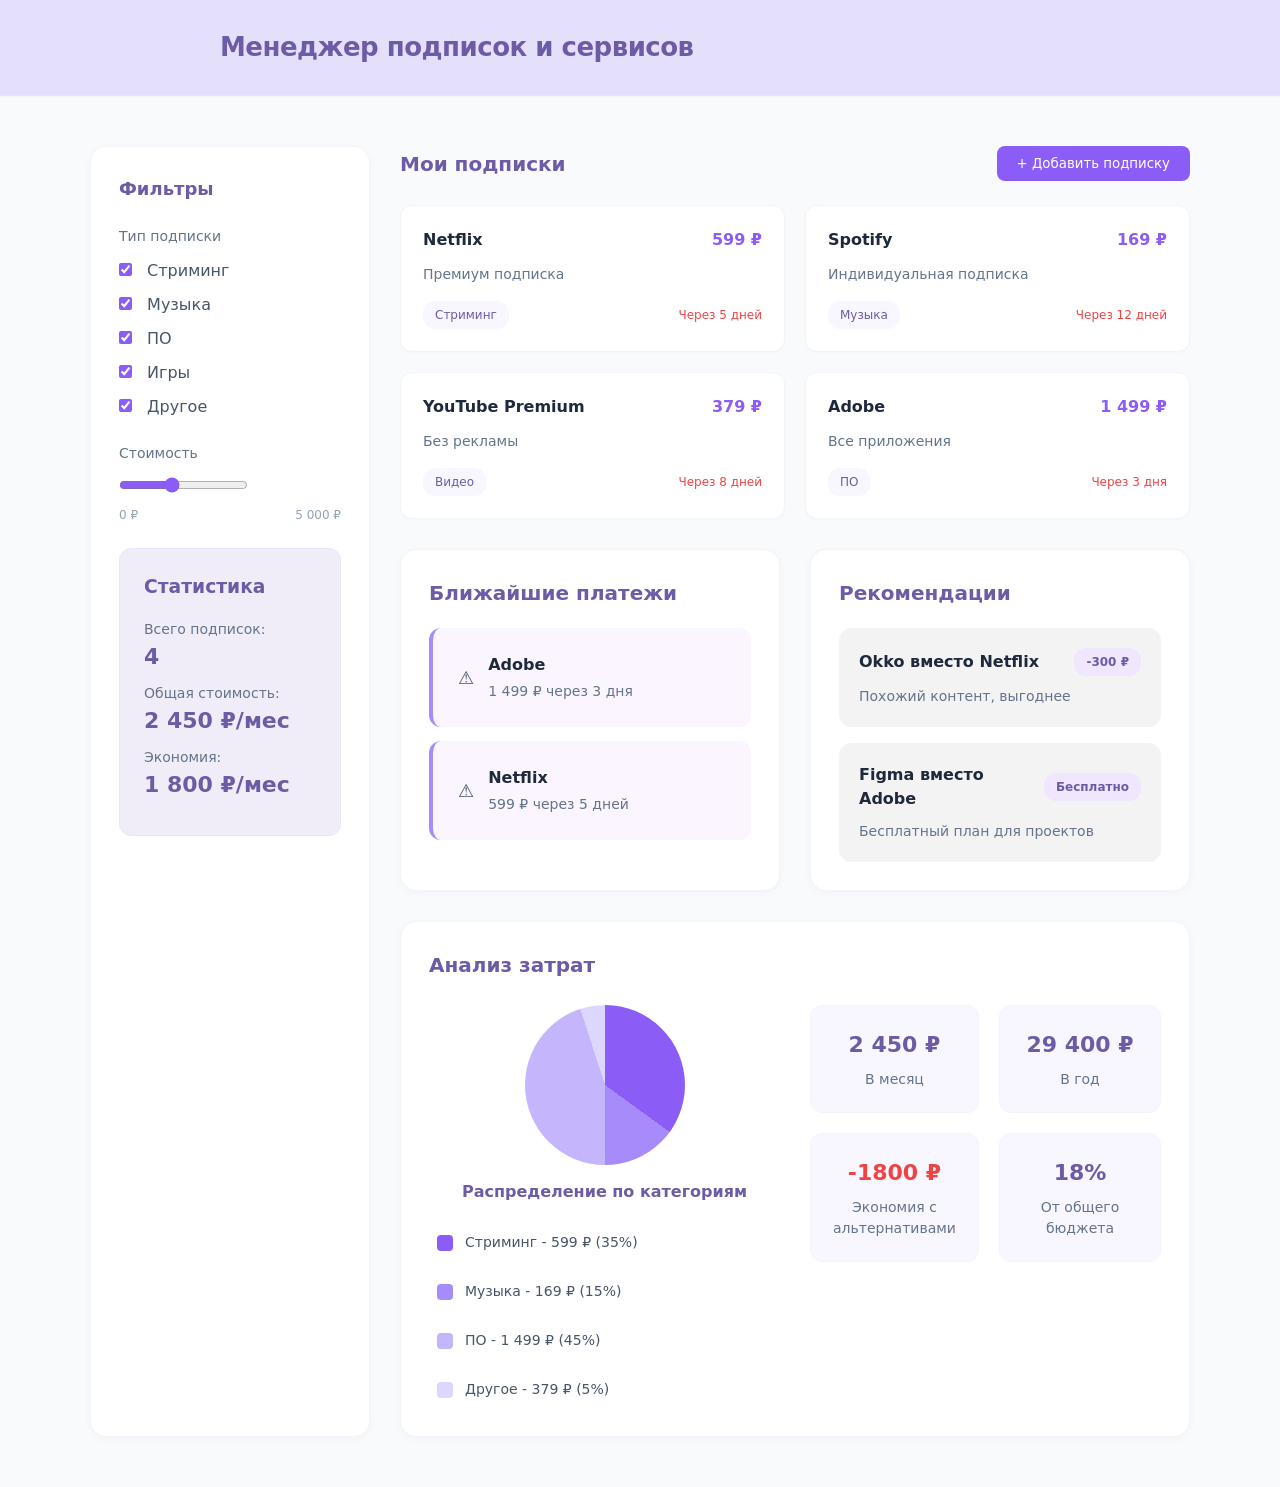
==== markup/index.html @ 286518dc "сайт без функционала" ====
<!DOCTYPE html>
<html lang="ru">
<head>
    <meta charset="UTF-8">
    <meta name="viewport" content="width=device-width, initial-scale=1.0">
    <title>Абушахманова Айгуль</title>
    <link rel="stylesheet" href="style.css">
</head>

<body>
    <header>
        <h1>Менеджер подписок и сервисов</h1>
    </header>

    <main>
        <div class="sidebar">
            <div class="filters">
                <h2>Фильтры</h2>
                
                <div class="filter-group">
                    <h3>Тип подписки</h3>
                    <label><input type="checkbox" checked> Стриминг</label>
                    <label><input type="checkbox" checked> Музыка</label>
                    <label><input type="checkbox" checked> ПО</label>
                    <label><input type="checkbox" checked> Игры</label>
                    <label><input type="checkbox" checked> Другое</label>
                </div>
                
                <div class="filter-group">
                    <h3>Стоимость</h3>
                    <input type="range" min="0" max="5000" value="2000">
                    <div class="range-values">
                        <div class="min-value">0 ₽</div>
                        <div class="max-value">5 000 ₽</div>
                    </div>
                </div>
            </div>
            
            <div class="stats">
                <h3>Статистика</h3>
                <div class="stat-item">
                    <div class="stat-label">Всего подписок:</div>
                    <div class="stat-value">4</div>
                </div>
                <div class="stat-item">
                    <div class="stat-label">Общая стоимость:</div>
                    <div class="stat-value">2 450 ₽/мес</div>
                </div>
                <div class="stat-item">
                    <div class="stat-label">Экономия:</div>
                    <div class="stat-value">1 800 ₽/мес</div>
                </div>
            </div>
        </div>

        <div class="main-content">
            <div class="subscriptions-section">
                <div class="section-header">
                    <h2>Мои подписки</h2>
                    <button class="add-btn">+ Добавить подписку</button>
                </div>
                
                <div class="subscriptions-list">
                    <div class="subscription-item">
                        <div class="sub-header">
                            <div class="sub-name">Netflix</div>
                            <div class="sub-price">599 ₽</div>
                        </div>
                        <div class="sub-details">Премиум подписка</div>
                        <div class="sub-footer">
                            <div class="sub-type">Стриминг</div>
                            <div class="sub-due">Через 5 дней</div>
                        </div>
                    </div>

                    <div class="subscription-item">
                        <div class="sub-header">
                            <div class="sub-name">Spotify</div>
                            <div class="sub-price">169 ₽</div>
                        </div>
                        <div class="sub-details">Индивидуальная подписка</div>
                        <div class="sub-footer">
                            <div class="sub-type">Музыка</div>
                            <div class="sub-due">Через 12 дней</div>
                        </div>
                    </div>

                    <div class="subscription-item">
                        <div class="sub-header">
                            <div class="sub-name">YouTube Premium</div>
                            <div class="sub-price">379 ₽</div>
                        </div>
                        <div class="sub-details">Без рекламы</div>
                        <div class="sub-footer">
                            <div class="sub-type">Видео</div>
                            <div class="sub-due">Через 8 дней</div>
                        </div>
                    </div>

                    <div class="subscription-item">
                        <div class="sub-header">
                            <div class="sub-name">Adobe</div>
                            <div class="sub-price">1 499 ₽</div>
                        </div>
                        <div class="sub-details">Все приложения</div>
                        <div class="sub-footer">
                            <div class="sub-type">ПО</div>
                            <div class="sub-due">Через 3 дня</div>
                        </div>
                    </div>
                </div>
            </div>

            <div class="horizontal-blocks">
                <div class="notifications-section">
                    <h2>Ближайшие платежи</h2>
                    
                    <div class="notifications-list">
                        <div class="notification-item">
                            <div class="notif-icon">⚠️</div>
                            <div class="notif-content">
                                <div class="notif-title">Adobe</div>
                                <div class="notif-text">1 499 ₽ через 3 дня</div>
                            </div>
                        </div>

                        <div class="notification-item">
                            <div class="notif-icon">⚠️</div>
                            <div class="notif-content">
                                <div class="notif-title">Netflix</div>
                                <div class="notif-text">599 ₽ через 5 дней</div>
                            </div>
                        </div>
                    </div>
                </div>

                <div class="recommendations-section">
                    <h2>Рекомендации</h2>
                    
                    <div class="recommendations-list">
                        <div class="recommendation-item">
                            <div class="rec-header">
                                <div class="rec-name">Okko вместо Netflix</div>
                                <div class="rec-savings">-300 ₽</div>
                            </div>
                            <div class="rec-details">Похожий контент, выгоднее</div>
                        </div>

                        <div class="recommendation-item">
                            <div class="rec-header">
                                <div class="rec-name">Figma вместо Adobe</div>
                                <div class="rec-savings">Бесплатно</div>
                            </div>
                            <div class="rec-details">Бесплатный план для проектов</div>
                        </div>
                    </div>
                </div>
            </div>

            <div class="analytics-section">
                <h2>Анализ затрат</h2>
                
                <div class="analytics-content">
                    <div class="chart-container">
                        <div class="pie-chart">
                            <div class="chart-visual">
                                <div class="pie-slice streaming" style="--percentage: 35;"></div>
                                <div class="pie-slice music" style="--percentage: 15;"></div>
                                <div class="pie-slice software" style="--percentage: 45;"></div>
                                <div class="pie-slice other" style="--percentage: 5;"></div>
                                <div class="chart-center"></div>
                            </div>
                            <div class="chart-title">Распределение по категориям</div>
                        </div>
                        
                        <div class="chart-legend">
                            <div class="legend-item">
                                <div class="legend-color streaming"></div>
                                <div class="legend-text">Стриминг - 599 ₽ (35%)</div>
                            </div>
                            <div class="legend-item">
                                <div class="legend-color music"></div>
                                <div class="legend-text">Музыка - 169 ₽ (15%)</div>
                            </div>
                            <div class="legend-item">
                                <div class="legend-color software"></div>
                                <div class="legend-text">ПО - 1 499 ₽ (45%)</div>
                            </div>
                            <div class="legend-item">
                                <div class="legend-color other"></div>
                                <div class="legend-text">Другое - 379 ₽ (5%)</div>
                            </div>
                        </div>
                    </div>

                    <div class="analytics-stats">
                        <div class="analytics-stat-item">
                            <div class="stat-value">2 450 ₽</div>
                            <div class="stat-label">В месяц</div>
                        </div>
                        <div class="analytics-stat-item">
                            <div class="stat-value">29 400 ₽</div>
                            <div class="stat-label">В год</div>
                        </div>
                        <div class="analytics-stat-item">
                            <div class="stat-value highlight">-1800 ₽</div>
                            <div class="stat-label">Экономия с альтернативами</div>
                        </div>
                        <div class="analytics-stat-item">
                            <div class="stat-value">18%</div>
                            <div class="stat-label">От общего бюджета</div>
                        </div>
                    </div>
                </div>
            </div>
        </div>
    </main>
</body>
</html>
---- markup/style.css ----
* {
    margin: 0;
    padding: 0;
    box-sizing: border-box;
    font-family: 'Segoe UI', system-ui, sans-serif;
}

body {
    background: #f8fafc;
    color: #475569;
    line-height: 1.5;
}

header {
    background: #e4e0fc;
    padding: 28px 220px;
    text-align: left;
    border-bottom: 1px solid #e2e8f0;
    box-shadow: 0 1px 3px rgba(0,0,0,0.04);
}

header h1 {
    font-size: 26px;
    color: #6d5ba6;
    font-weight: 600;
    letter-spacing: -0.5px;
}

main {
    display: flex;
    gap: 30px;
    padding: 50px;
    max-width: 1200px;
    margin: 0 auto;
}

.sidebar {
    background: white;
    padding: 28px;
    border-radius: 16px;
    border: 1px solid #f1f5f9;
    box-shadow: 0 2px 8px rgba(0,0,0,0.03);
    width: 280px; 
    flex-shrink: 0;
}

.filters h2 {
    margin-bottom: 24px;
    color: #6d5ba6;
    font-size: 18px;
    font-weight: 600;
}

.filter-group {
    margin-bottom: 24px;
}

.filter-group h3 {
    margin-bottom: 12px;
    color: #64748b;
    font-size: 14px;
    font-weight: 500;
}

.filter-group label {
    display: block;
    margin-bottom: 10px;
    color: #475569;
    cursor: pointer;
    transition: color 0.2s;
}

.filter-group label:hover {
    color: #8b5cf6;
}

.filter-group input {
    margin-right: 10px;
    accent-color: #8b5cf6;
}

.range-values {
    display: flex;
    justify-content: space-between;
    font-size: 12px;
    color: #94a3b8;
    margin-top: 6px;
}

.stats {
    background: #f0edf9;
    padding: 24px;
    border-radius: 12px;
    border: 1px solid #e9e6ff;
}

.stats h3 {
    margin-bottom: 18px;
    color: #6d5ba6;
    font-weight: 600;
}

.stat-item {
    justify-content: space-between;
    margin-bottom: 10px;
    color: #475569;
    font-size: 14px;
}

.main-content {
    display: flex;
    flex-direction: column;
    gap: 30px;
    flex: 1;
}

.section-header {
    display: flex;
    justify-content: space-between;
    align-items: center;
    margin-bottom: 24px;
}

.section-header h2 {
    color: #6d5ba6;
    font-size: 20px;
    font-weight: 600;
}

.add-btn {
    background: #8b5cf6;
    color: white;
    border: none;
    padding: 10px 20px;
    border-radius: 8px;
    cursor: pointer;
    font-weight: 500;
    transition: all 0.2s;
}

.add-btn:hover {
    background: #7c3aed;
    transform: translateY(-1px);
}

.subscriptions-list {
    display: flex;
    flex-wrap: wrap;
    gap: 20px;
}

.subscription-item {
    background: white;
    border: 1px solid #f1f5f9;
    border-radius: 12px;
    padding: 22px;
    transition: all 0.2s;
    box-shadow: 0 1px 3px rgba(0,0,0,0.02);
    flex: 1 1 calc(25% - 20px);
    min-width: 260px;
}

.subscription-item:hover {
    border-color: #e9e6ff;
    box-shadow: 0 4px 12px rgba(0,0,0,0.05);
    transform: translateY(-2px);
}

.sub-header {
    display: flex;
    justify-content: space-between;
    align-items: center;
    margin-bottom: 12px;
}

.sub-name {
    font-weight: 600;
    color: #1e293b;
    font-size: 16px;
}

.sub-price {
    color: #8b5cf6;
    font-weight: 700;
    font-size: 16px;
}

.sub-details {
    color: #64748b;
    margin-bottom: 16px;
    font-size: 14px;
}

.sub-footer {
    display: flex;
    justify-content: space-between;
    align-items: center;
}

.sub-type {
    background: #f8f7ff;
    color: #6d5ba6;
    padding: 5px 12px;
    border-radius: 12px;
    font-size: 12px;
    font-weight: 500;
}

.sub-due {
    color: #ef4444;
    font-size: 12px;
    font-weight: 500;
}

.horizontal-blocks {
    display: flex;
    gap: 30px;
}

.notifications-section {
    background: white;
    padding: 28px;
    border-radius: 16px;
    border: 1px solid #f1f5f9;
    box-shadow: 0 2px 8px rgba(0,0,0,0.03);
    flex: 1;
}

.notifications-section h2 {
    margin-bottom: 20px;
    color: #6d5ba6;
    font-size: 20px;
    font-weight: 600;
}

.notifications-list {
    display: flex;
    flex-direction: column;
    gap: 14px;
}

.notification-item {
    display: flex;
    align-items: center;
    background: #faf5ff;
    padding: 25px;
    border-radius: 12px;
    border-left: 4px solid #a78bfa;
    transition: all 0.2s;
}

.notification-item:hover {
    background: #f3e8ff;
}

.notif-icon {
    margin-right: 14px;
    font-size: 18px;
}

.notif-title {
    font-weight: 600;
    margin-bottom: 4px;
    color: #1e293b;
}

.notif-text {
    color: #64748b;
    font-size: 14px;
}

.recommendations-section {
    background: white;
    padding: 28px;
    border-radius: 16px;
    border: 1px solid #f1f5f9;
    box-shadow: 0 2px 8px rgba(0,0,0,0.03);
    flex: 1;
}

.recommendations-section h2 {
    margin-bottom: 20px;
    color: #6d5ba6;
    font-size: 20px;
    font-weight: 600;
}

.recommendations-list {
    display: flex;
    flex-direction: column;
    gap: 16px;
}

.recommendation-item {
    border: 1px solid #f1f5f9;
    background: rgb(244, 243, 243);
    border-radius: 12px;
    padding: 19px;
    transition: all 0.2s;
}

.recommendation-item:hover {
    border-color: #e9e6ff;
    box-shadow: 0 2px 8px rgba(0,0,0,0.05);
}

.rec-header {
    display: flex;
    justify-content: space-between;
    align-items: center;
    margin-bottom: 10px;
}

.rec-name {
    font-weight: 600;
    color: #1e293b;
}

.rec-savings {
    background: #f0e7ff;
    color: #6d5ba6;
    padding: 5px 12px;
    border-radius: 12px;
    font-size: 12px;
    font-weight: 600;
}

.rec-details {
    color: #64748b;
    font-size: 14px;
}

.analytics-section {
    background: white;
    padding: 28px;
    border-radius: 16px;
    border: 1px solid #f1f5f9;
    box-shadow: 0 2px 8px rgba(0,0,0,0.03);
}

.analytics-section h2 {
    margin-bottom: 25px;
    color: #6d5ba6;
    font-size: 20px;
    font-weight: 600;
}

.analytics-content {
    display: grid;
    grid-template-columns: 1fr 1fr;
    gap: 30px;
    align-items: start;
}

.chart-container {
    display: flex;
    flex-direction: column;
    gap: 20px;
}

.pie-chart {
    display: flex;
    flex-direction: column;
    align-items: center;
    gap: 15px;
}

.chart-visual {
    width: 160px;
    height: 160px;
    border-radius: 50%;
    background: conic-gradient(
        #8b5cf6 0% 35%,
        #a78bfa 35% 50%,
        #c4b5fd 50% 95%,
        #ddd6fe 95% 100%
    );
}

.chart-title {
    font-weight: 600;
    color: #6d5ba6;
    font-size: 16px;
}

.chart-legend {
    display: flex;
    flex-direction: column;
    gap: 12px;
}

.legend-item {
    display: flex;
    align-items: center;
    gap: 12px;
    font-size: 14px;
    color: #475569;
    padding: 8px;
    border-radius: 8px;
}

.legend-color {
    width: 16px;
    height: 16px;
    border-radius: 4px;
}

.legend-color.streaming { background: #8b5cf6; }
.legend-color.music { background: #a78bfa; }
.legend-color.software { background: #c4b5fd; }
.legend-color.other { background: #ddd6fe; }

.analytics-stats {
    display: grid;
    grid-template-columns: 1fr 1fr;
    gap: 20px;
}

.analytics-stat-item {
    background: #f8f7ff;
    padding: 22px;
    border-radius: 12px;
    text-align: center;
    border: 1px solid #f1f5f9;
    transition: all 0.2s;
}

.analytics-stat-item:hover {
    background: #f0e7ff;
    transform: translateY(-1px);
}

.stat-value {
    font-size: 22px;
    font-weight: 700;
    color: #6d5ba6;
    margin-bottom: 8px;
}

.stat-value.highlight {
    color: #ef4444;
}

.stat-label {
    font-size: 14px;
    color: #64748b;
    font-weight: 500;
}
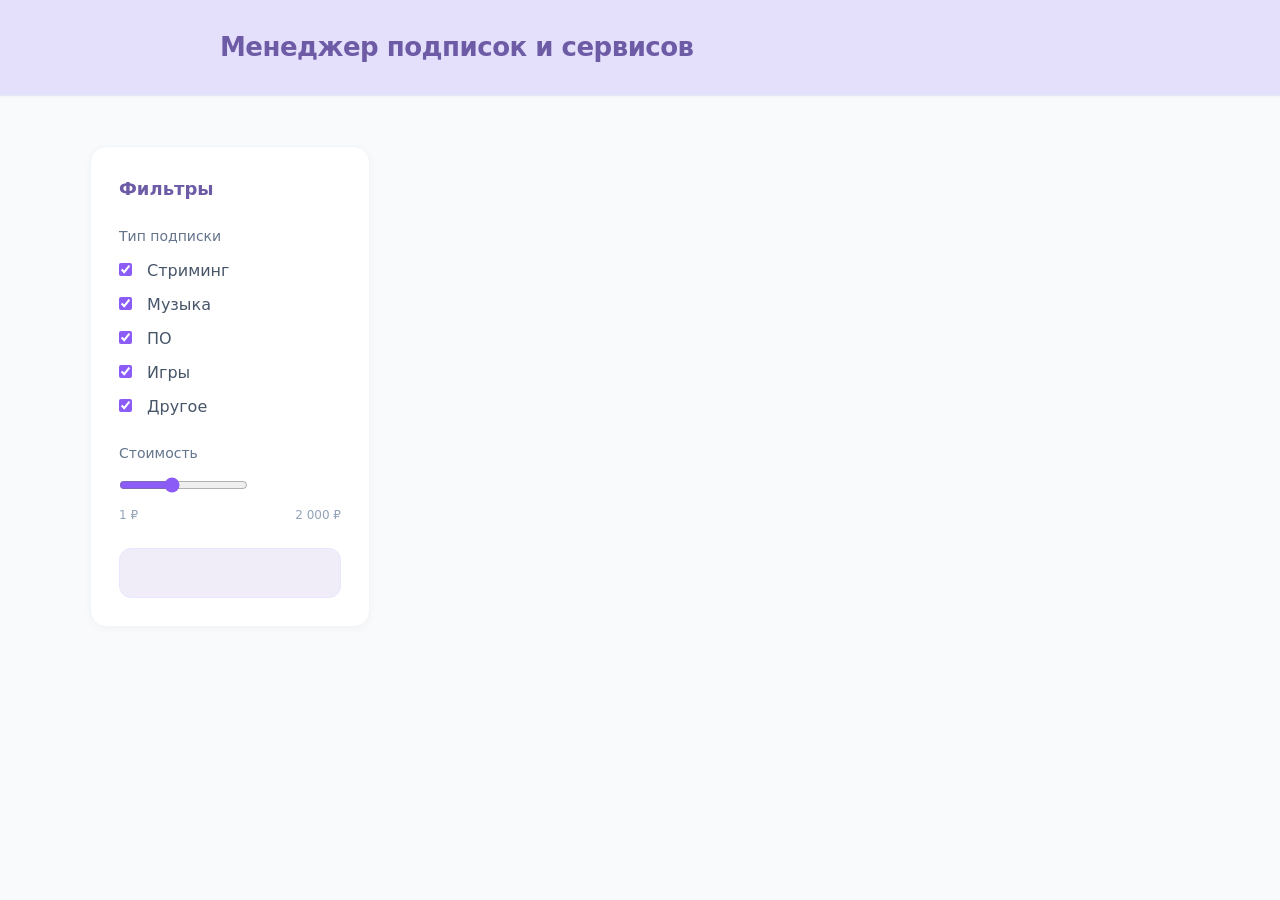
==== commit e8c138dc: "Графика доделана (может нужно изменить цвет категорий)" ====
--- a/markup/index.html
+++ b/markup/index.html
@@ -8,212 +8,52 @@
 </head>
 
 <body>
-    <header>
+    <!-- Добавляем класс для поиска в JS -->
+    <header class="app-header">
         <h1>Менеджер подписок и сервисов</h1>
     </header>
 
     <main>
-        <div class="sidebar">
+        <!-- Добавляем класс для поиска в JS -->
+        <div class="sidebar sidebar-section">
             <div class="filters">
                 <h2>Фильтры</h2>
                 
                 <div class="filter-group">
                     <h3>Тип подписки</h3>
-                    <label><input type="checkbox" checked> Стриминг</label>
-                    <label><input type="checkbox" checked> Музыка</label>
-                    <label><input type="checkbox" checked> ПО</label>
-                    <label><input type="checkbox" checked> Игры</label>
-                    <label><input type="checkbox" checked> Другое</label>
+                    <!-- Добавляем value для корректной работы фильтров -->
+                    <label><input type="checkbox" value="Стриминг" checked> Стриминг</label>
+                    <label><input type="checkbox" value="Музыка" checked> Музыка</label>
+                    <label><input type="checkbox" value="ПО" checked> ПО</label>
+                    <label><input type="checkbox" value="Игры" checked> Игры</label>
+                    <label><input type="checkbox" value="Другое" checked> Другое</label>
                 </div>
                 
                 <div class="filter-group">
                     <h3>Стоимость</h3>
-                    <input type="range" min="0" max="5000" value="2000">
+                    <input type="range" class="price-slider" min="1" max="5000" value="2000">
                     <div class="range-values">
-                        <div class="min-value">0 ₽</div>
-                        <div class="max-value">5 000 ₽</div>
+                        <div class="min-value">1 ₽</div>
+                        <div class="max-value">2 000 ₽</div>
                     </div>
                 </div>
             </div>
             
+            <!-- Статистика будет генерироваться JavaScript -->
             <div class="stats">
-                <h3>Статистика</h3>
-                <div class="stat-item">
-                    <div class="stat-label">Всего подписок:</div>
-                    <div class="stat-value">4</div>
-                </div>
-                <div class="stat-item">
-                    <div class="stat-label">Общая стоимость:</div>
-                    <div class="stat-value">2 450 ₽/мес</div>
-                </div>
-                <div class="stat-item">
-                    <div class="stat-label">Экономия:</div>
-                    <div class="stat-value">1 800 ₽/мес</div>
-                </div>
+                <!-- JavaScript вставит сюда динамическую статистику -->
             </div>
         </div>
 
-        <div class="main-content">
-            <div class="subscriptions-section">
-                <div class="section-header">
-                    <h2>Мои подписки</h2>
-                    <button class="add-btn">+ Добавить подписку</button>
-                </div>
-                
-                <div class="subscriptions-list">
-                    <div class="subscription-item">
-                        <div class="sub-header">
-                            <div class="sub-name">Netflix</div>
-                            <div class="sub-price">599 ₽</div>
-                        </div>
-                        <div class="sub-details">Премиум подписка</div>
-                        <div class="sub-footer">
-                            <div class="sub-type">Стриминг</div>
-                            <div class="sub-due">Через 5 дней</div>
-                        </div>
-                    </div>
-
-                    <div class="subscription-item">
-                        <div class="sub-header">
-                            <div class="sub-name">Spotify</div>
-                            <div class="sub-price">169 ₽</div>
-                        </div>
-                        <div class="sub-details">Индивидуальная подписка</div>
-                        <div class="sub-footer">
-                            <div class="sub-type">Музыка</div>
-                            <div class="sub-due">Через 12 дней</div>
-                        </div>
-                    </div>
-
-                    <div class="subscription-item">
-                        <div class="sub-header">
-                            <div class="sub-name">YouTube Premium</div>
-                            <div class="sub-price">379 ₽</div>
-                        </div>
-                        <div class="sub-details">Без рекламы</div>
-                        <div class="sub-footer">
-                            <div class="sub-type">Видео</div>
-                            <div class="sub-due">Через 8 дней</div>
-                        </div>
-                    </div>
-
-                    <div class="subscription-item">
-                        <div class="sub-header">
-                            <div class="sub-name">Adobe</div>
-                            <div class="sub-price">1 499 ₽</div>
-                        </div>
-                        <div class="sub-details">Все приложения</div>
-                        <div class="sub-footer">
-                            <div class="sub-type">ПО</div>
-                            <div class="sub-due">Через 3 дня</div>
-                        </div>
-                    </div>
-                </div>
-            </div>
-
-            <div class="horizontal-blocks">
-                <div class="notifications-section">
-                    <h2>Ближайшие платежи</h2>
-                    
-                    <div class="notifications-list">
-                        <div class="notification-item">
-                            <div class="notif-icon">⚠️</div>
-                            <div class="notif-content">
-                                <div class="notif-title">Adobe</div>
-                                <div class="notif-text">1 499 ₽ через 3 дня</div>
-                            </div>
-                        </div>
-
-                        <div class="notification-item">
-                            <div class="notif-icon">⚠️</div>
-                            <div class="notif-content">
-                                <div class="notif-title">Netflix</div>
-                                <div class="notif-text">599 ₽ через 5 дней</div>
-                            </div>
-                        </div>
-                    </div>
-                </div>
-
-                <div class="recommendations-section">
-                    <h2>Рекомендации</h2>
-                    
-                    <div class="recommendations-list">
-                        <div class="recommendation-item">
-                            <div class="rec-header">
-                                <div class="rec-name">Okko вместо Netflix</div>
-                                <div class="rec-savings">-300 ₽</div>
-                            </div>
-                            <div class="rec-details">Похожий контент, выгоднее</div>
-                        </div>
-
-                        <div class="recommendation-item">
-                            <div class="rec-header">
-                                <div class="rec-name">Figma вместо Adobe</div>
-                                <div class="rec-savings">Бесплатно</div>
-                            </div>
-                            <div class="rec-details">Бесплатный план для проектов</div>
-                        </div>
-                    </div>
-                </div>
-            </div>
-
-            <div class="analytics-section">
-                <h2>Анализ затрат</h2>
-                
-                <div class="analytics-content">
-                    <div class="chart-container">
-                        <div class="pie-chart">
-                            <div class="chart-visual">
-                                <div class="pie-slice streaming" style="--percentage: 35;"></div>
-                                <div class="pie-slice music" style="--percentage: 15;"></div>
-                                <div class="pie-slice software" style="--percentage: 45;"></div>
-                                <div class="pie-slice other" style="--percentage: 5;"></div>
-                                <div class="chart-center"></div>
-                            </div>
-                            <div class="chart-title">Распределение по категориям</div>
-                        </div>
-                        
-                        <div class="chart-legend">
-                            <div class="legend-item">
-                                <div class="legend-color streaming"></div>
-                                <div class="legend-text">Стриминг - 599 ₽ (35%)</div>
-                            </div>
-                            <div class="legend-item">
-                                <div class="legend-color music"></div>
-                                <div class="legend-text">Музыка - 169 ₽ (15%)</div>
-                            </div>
-                            <div class="legend-item">
-                                <div class="legend-color software"></div>
-                                <div class="legend-text">ПО - 1 499 ₽ (45%)</div>
-                            </div>
-                            <div class="legend-item">
-                                <div class="legend-color other"></div>
-                                <div class="legend-text">Другое - 379 ₽ (5%)</div>
-                            </div>
-                        </div>
-                    </div>
-
-                    <div class="analytics-stats">
-                        <div class="analytics-stat-item">
-                            <div class="stat-value">2 450 ₽</div>
-                            <div class="stat-label">В месяц</div>
-                        </div>
-                        <div class="analytics-stat-item">
-                            <div class="stat-value">29 400 ₽</div>
-                            <div class="stat-label">В год</div>
-                        </div>
-                        <div class="analytics-stat-item">
-                            <div class="stat-value highlight">-1800 ₽</div>
-                            <div class="stat-label">Экономия с альтернативами</div>
-                        </div>
-                        <div class="analytics-stat-item">
-                            <div class="stat-value">18%</div>
-                            <div class="stat-label">От общего бюджета</div>
-                        </div>
-                    </div>
-                </div>
-            </div>
+        <!-- Добавляем класс для поиска в JS -->
+        <div class="main-content main-content-section">
+            <!-- ВСЁ ЭТО СОДЕРЖИМОЕ БУДЕТ ЗАМЕНЕНО JavaScript -->
+            <!-- Удаляем статический контент или оставляем как fallback -->
+            
         </div>
     </main>
+
+    <!-- Подключаем JavaScript -->
+    <script type="module" src="main.js"></script>
 </body>
 </html>
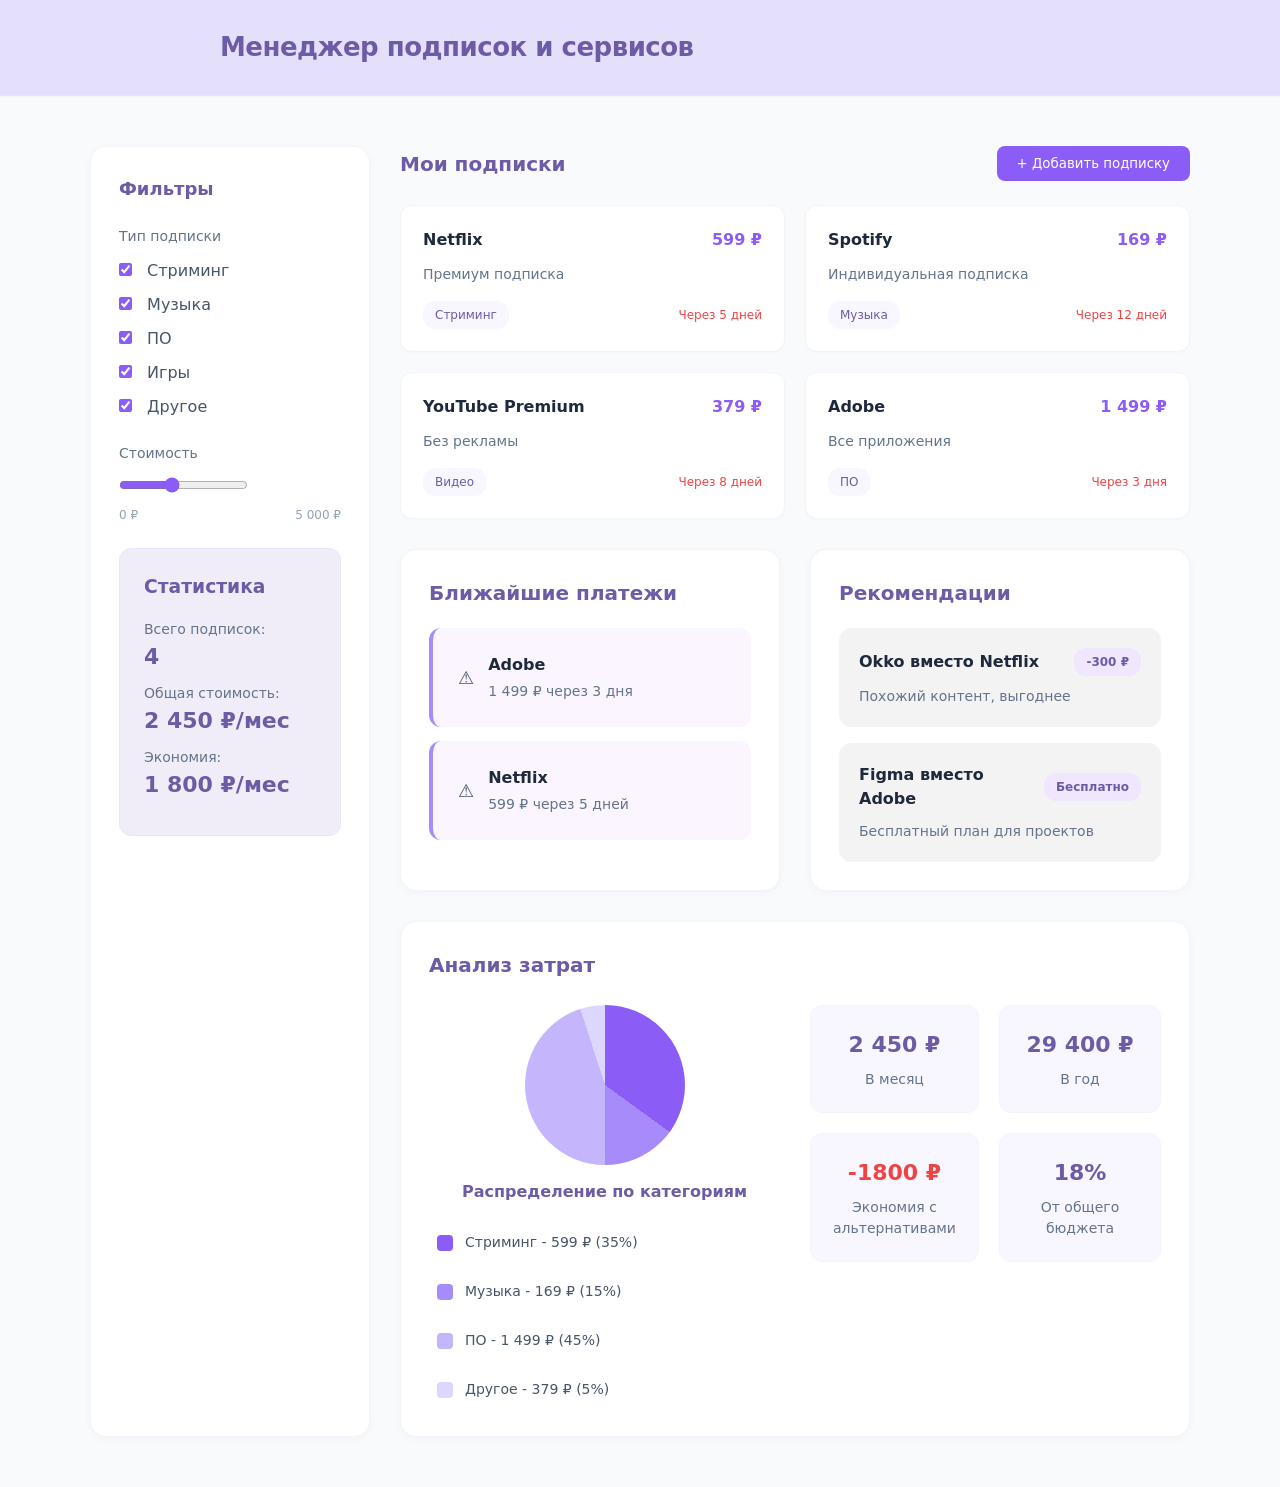
==== commit f414045f: "Объединила верстку сайта с основной реализацией в одном репозитории. Подробнее в ридми" ====
--- a/markup/index.html
+++ b/markup/index.html
@@ -8,52 +8,212 @@
 </head>
 
 <body>
-    <!-- Добавляем класс для поиска в JS -->
-    <header class="app-header">
+    <header>
         <h1>Менеджер подписок и сервисов</h1>
     </header>
 
     <main>
-        <!-- Добавляем класс для поиска в JS -->
-        <div class="sidebar sidebar-section">
+        <div class="sidebar">
             <div class="filters">
                 <h2>Фильтры</h2>
                 
                 <div class="filter-group">
                     <h3>Тип подписки</h3>
-                    <!-- Добавляем value для корректной работы фильтров -->
-                    <label><input type="checkbox" value="Стриминг" checked> Стриминг</label>
-                    <label><input type="checkbox" value="Музыка" checked> Музыка</label>
-                    <label><input type="checkbox" value="ПО" checked> ПО</label>
-                    <label><input type="checkbox" value="Игры" checked> Игры</label>
-                    <label><input type="checkbox" value="Другое" checked> Другое</label>
+                    <label><input type="checkbox" checked> Стриминг</label>
+                    <label><input type="checkbox" checked> Музыка</label>
+                    <label><input type="checkbox" checked> ПО</label>
+                    <label><input type="checkbox" checked> Игры</label>
+                    <label><input type="checkbox" checked> Другое</label>
                 </div>
                 
                 <div class="filter-group">
                     <h3>Стоимость</h3>
-                    <input type="range" class="price-slider" min="1" max="5000" value="2000">
+                    <input type="range" min="0" max="5000" value="2000">
                     <div class="range-values">
-                        <div class="min-value">1 ₽</div>
-                        <div class="max-value">2 000 ₽</div>
+                        <div class="min-value">0 ₽</div>
+                        <div class="max-value">5 000 ₽</div>
                     </div>
                 </div>
             </div>
             
-            <!-- Статистика будет генерироваться JavaScript -->
             <div class="stats">
-                <!-- JavaScript вставит сюда динамическую статистику -->
+                <h3>Статистика</h3>
+                <div class="stat-item">
+                    <div class="stat-label">Всего подписок:</div>
+                    <div class="stat-value">4</div>
+                </div>
+                <div class="stat-item">
+                    <div class="stat-label">Общая стоимость:</div>
+                    <div class="stat-value">2 450 ₽/мес</div>
+                </div>
+                <div class="stat-item">
+                    <div class="stat-label">Экономия:</div>
+                    <div class="stat-value">1 800 ₽/мес</div>
+                </div>
             </div>
         </div>
 
-        <!-- Добавляем класс для поиска в JS -->
-        <div class="main-content main-content-section">
-            <!-- ВСЁ ЭТО СОДЕРЖИМОЕ БУДЕТ ЗАМЕНЕНО JavaScript -->
-            <!-- Удаляем статический контент или оставляем как fallback -->
-            
+        <div class="main-content">
+            <div class="subscriptions-section">
+                <div class="section-header">
+                    <h2>Мои подписки</h2>
+                    <button class="add-btn">+ Добавить подписку</button>
+                </div>
+                
+                <div class="subscriptions-list">
+                    <div class="subscription-item">
+                        <div class="sub-header">
+                            <div class="sub-name">Netflix</div>
+                            <div class="sub-price">599 ₽</div>
+                        </div>
+                        <div class="sub-details">Премиум подписка</div>
+                        <div class="sub-footer">
+                            <div class="sub-type">Стриминг</div>
+                            <div class="sub-due">Через 5 дней</div>
+                        </div>
+                    </div>
+
+                    <div class="subscription-item">
+                        <div class="sub-header">
+                            <div class="sub-name">Spotify</div>
+                            <div class="sub-price">169 ₽</div>
+                        </div>
+                        <div class="sub-details">Индивидуальная подписка</div>
+                        <div class="sub-footer">
+                            <div class="sub-type">Музыка</div>
+                            <div class="sub-due">Через 12 дней</div>
+                        </div>
+                    </div>
+
+                    <div class="subscription-item">
+                        <div class="sub-header">
+                            <div class="sub-name">YouTube Premium</div>
+                            <div class="sub-price">379 ₽</div>
+                        </div>
+                        <div class="sub-details">Без рекламы</div>
+                        <div class="sub-footer">
+                            <div class="sub-type">Видео</div>
+                            <div class="sub-due">Через 8 дней</div>
+                        </div>
+                    </div>
+
+                    <div class="subscription-item">
+                        <div class="sub-header">
+                            <div class="sub-name">Adobe</div>
+                            <div class="sub-price">1 499 ₽</div>
+                        </div>
+                        <div class="sub-details">Все приложения</div>
+                        <div class="sub-footer">
+                            <div class="sub-type">ПО</div>
+                            <div class="sub-due">Через 3 дня</div>
+                        </div>
+                    </div>
+                </div>
+            </div>
+
+            <div class="horizontal-blocks">
+                <div class="notifications-section">
+                    <h2>Ближайшие платежи</h2>
+                    
+                    <div class="notifications-list">
+                        <div class="notification-item">
+                            <div class="notif-icon">⚠️</div>
+                            <div class="notif-content">
+                                <div class="notif-title">Adobe</div>
+                                <div class="notif-text">1 499 ₽ через 3 дня</div>
+                            </div>
+                        </div>
+
+                        <div class="notification-item">
+                            <div class="notif-icon">⚠️</div>
+                            <div class="notif-content">
+                                <div class="notif-title">Netflix</div>
+                                <div class="notif-text">599 ₽ через 5 дней</div>
+                            </div>
+                        </div>
+                    </div>
+                </div>
+
+                <div class="recommendations-section">
+                    <h2>Рекомендации</h2>
+                    
+                    <div class="recommendations-list">
+                        <div class="recommendation-item">
+                            <div class="rec-header">
+                                <div class="rec-name">Okko вместо Netflix</div>
+                                <div class="rec-savings">-300 ₽</div>
+                            </div>
+                            <div class="rec-details">Похожий контент, выгоднее</div>
+                        </div>
+
+                        <div class="recommendation-item">
+                            <div class="rec-header">
+                                <div class="rec-name">Figma вместо Adobe</div>
+                                <div class="rec-savings">Бесплатно</div>
+                            </div>
+                            <div class="rec-details">Бесплатный план для проектов</div>
+                        </div>
+                    </div>
+                </div>
+            </div>
+
+            <div class="analytics-section">
+                <h2>Анализ затрат</h2>
+                
+                <div class="analytics-content">
+                    <div class="chart-container">
+                        <div class="pie-chart">
+                            <div class="chart-visual">
+                                <div class="pie-slice streaming" style="--percentage: 35;"></div>
+                                <div class="pie-slice music" style="--percentage: 15;"></div>
+                                <div class="pie-slice software" style="--percentage: 45;"></div>
+                                <div class="pie-slice other" style="--percentage: 5;"></div>
+                                <div class="chart-center"></div>
+                            </div>
+                            <div class="chart-title">Распределение по категориям</div>
+                        </div>
+                        
+                        <div class="chart-legend">
+                            <div class="legend-item">
+                                <div class="legend-color streaming"></div>
+                                <div class="legend-text">Стриминг - 599 ₽ (35%)</div>
+                            </div>
+                            <div class="legend-item">
+                                <div class="legend-color music"></div>
+                                <div class="legend-text">Музыка - 169 ₽ (15%)</div>
+                            </div>
+                            <div class="legend-item">
+                                <div class="legend-color software"></div>
+                                <div class="legend-text">ПО - 1 499 ₽ (45%)</div>
+                            </div>
+                            <div class="legend-item">
+                                <div class="legend-color other"></div>
+                                <div class="legend-text">Другое - 379 ₽ (5%)</div>
+                            </div>
+                        </div>
+                    </div>
+
+                    <div class="analytics-stats">
+                        <div class="analytics-stat-item">
+                            <div class="stat-value">2 450 ₽</div>
+                            <div class="stat-label">В месяц</div>
+                        </div>
+                        <div class="analytics-stat-item">
+                            <div class="stat-value">29 400 ₽</div>
+                            <div class="stat-label">В год</div>
+                        </div>
+                        <div class="analytics-stat-item">
+                            <div class="stat-value highlight">-1800 ₽</div>
+                            <div class="stat-label">Экономия с альтернативами</div>
+                        </div>
+                        <div class="analytics-stat-item">
+                            <div class="stat-value">18%</div>
+                            <div class="stat-label">От общего бюджета</div>
+                        </div>
+                    </div>
+                </div>
+            </div>
         </div>
     </main>
-
-    <!-- Подключаем JavaScript -->
-    <script type="module" src="main.js"></script>
 </body>
 </html>
